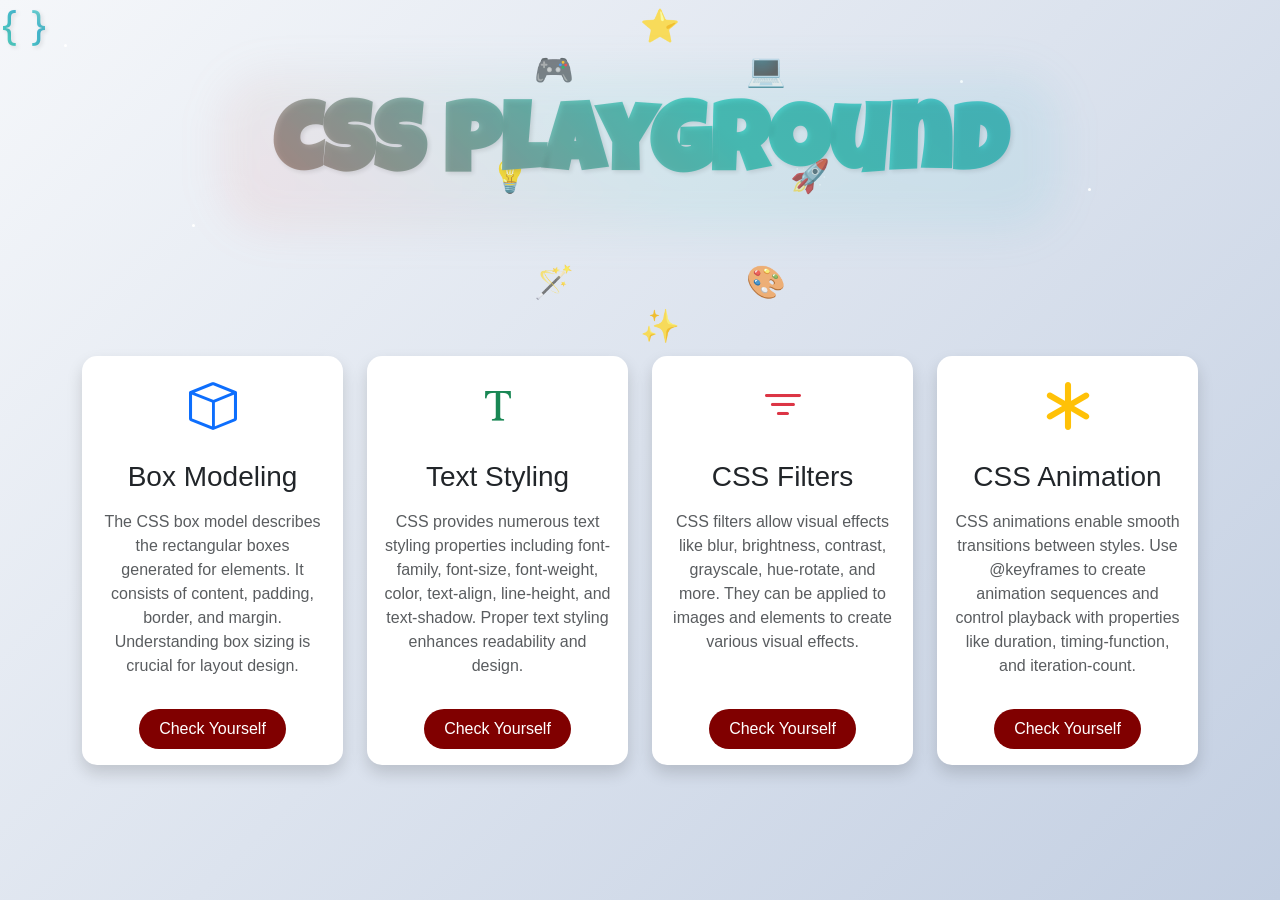
==== index.html @ 29446fcb "Initial commit" ====
<!DOCTYPE html>
<html lang="en">

<head>
    <meta charset="UTF-8">
    <meta name="viewport" content="width=device-width, initial-scale=1.0">
    <link rel="icon" href="./Icons/main.png" type="image/x-icon" />
    <title>CSS PlayGround</title>
    <link href="https://cdn.jsdelivr.net/npm/bootstrap@5.3.0/dist/css/bootstrap.min.css" rel="stylesheet">
    <link rel="stylesheet" href="https://cdn.jsdelivr.net/npm/bootstrap-icons@1.7.2/font/bootstrap-icons.css">
    <link rel="stylesheet" href="style.css">
    <link href="https://fonts.googleapis.com/css2?family=Luckiest+Guy&display=swap" rel="stylesheet">
</head>

<body>
    <div class="logo">
        <i class="bi bi-braces"></i>
        <!-- Bootstrap Icon -->
    </div>
    <!-- Enhanced Header Section -->
    <div class="header">
        <div class="emoji-container">
            <!-- Emojis surrounding the header -->
            <div class="emoji" style="animation-delay: 0s">🚀</div>
            <div class="emoji" style="animation-delay: 1s">🎨</div>
            <div class="emoji" style="animation-delay: 2s">✨</div>
            <div class="emoji" style="animation-delay: 3s">🪄</div>
            <div class="emoji" style="animation-delay: 4s">💡</div>
            <div class="emoji" style="animation-delay: 5s">🎮</div>
            <div class="emoji" style="animation-delay: 6s">⭐</div>
            <div class="emoji" style="animation-delay: 7s">💻</div>

            <!-- Animated stars background -->
            <div class="stars" style="--duration: 2s; left: 5%; top: 20%"></div>
            <div class="stars" style="--duration: 3s; left: 15%; top: 70%"></div>
            <div class="stars" style="--duration: 2.5s; left: 25%; top: 40%"></div>
            <div class="stars" style="--duration: 4s; left: 75%; top: 30%"></div>
            <div class="stars" style="--duration: 3.5s; left: 85%; top: 60%"></div>
        </div>
        <h1>CSS PlayGround</h1>
    </div>

    <!-- Rest of your feature cards section... -->
    <!-- Features Section -->
    <div class="container py-4">
        <div class="row g-4">
            <!-- Box Modeling -->
            <div class="col-md-6 col-lg-3">
                <div class="card h-100 feature-card shadow">
                    <div class="card-body text-center">
                        <div class="icon-wrapper text-primary">
                            <i class="bi bi-box"></i>
                        </div>
                        <h3 class="mb-3">Box Modeling</h3>
                        <p class="text-muted">
                            The CSS box model describes the rectangular boxes generated for elements. It consists of content, padding, border, and margin. Understanding box sizing is crucial for layout design.
                        </p>
                        <a href="./Box Styling Module/Box Styling.html" class="custom-btn">Check Yourself</a>
                    </div>
                </div>
            </div>

            <!-- Text Styling -->
            <div class="col-md-6 col-lg-3">
                <div class="card h-100 feature-card shadow">
                    <div class="card-body text-center">
                        <div class="icon-wrapper text-success">
                            <i class="bi bi-fonts"></i>
                        </div>
                        <h3 class="mb-3">Text Styling</h3>
                        <p class="text-muted">
                            CSS provides numerous text styling properties including font-family, font-size, font-weight, color, text-align, line-height, and text-shadow. Proper text styling enhances readability and design.
                        </p>
                        <a href="./Text Styling/index.html" class="custom-btn">Check Yourself</a>
                    </div>
                </div>
            </div>

            <!-- CSS Filters -->
            <div class="col-md-6 col-lg-3">
                <div class="card h-100 feature-card shadow">
                    <div class="card-body text-center">
                        <div class="icon-wrapper text-danger">
                            <i class="bi bi-filter"></i>
                        </div>
                        <h3 class="mb-3">CSS Filters</h3>
                        <p class="text-muted">
                            CSS filters allow visual effects like blur, brightness, contrast, grayscale, hue-rotate, and more. They can be applied to images and elements to create various visual effects.
                        </p><br>
                        <a href="./Filters/main.html" class="custom-btn">Check Yourself</a>
                    </div>
                </div>
            </div>

            <!-- Animation -->
            <div class="col-md-6 col-lg-3">
                <div class="card h-100 feature-card shadow">
                    <div class="card-body text-center">
                        <div class="icon-wrapper text-warning">
                            <i class="bi bi-asterisk"></i>
                        </div>
                        <h3 class="mb-3">CSS Animation</h3>
                        <p class="text-muted">
                            CSS animations enable smooth transitions between styles. Use @keyframes to create animation sequences and control playback with properties like duration, timing-function, and iteration-count.
                        </p>
                        <a href="./Animation Generator/index.html" class="custom-btn">Check Yourself</a>
                    </div>
                </div>
            </div>
        </div>
    </div>


    <script>
        // Position emojis in a circular orbit around the header
        const emojis = document.querySelectorAll('.emoji');
        const radius = 150; // Distance from the center
        const angleIncrement = (2 * Math.PI) / emojis.length;

        emojis.forEach((emoji, index) => {
            const angle = angleIncrement * index;
            const x = Math.cos(angle) * radius;
            const y = Math.sin(angle) * radius;

            emoji.style.left = `calc(50% + ${x}px)`;
            emoji.style.top = `calc(50% + ${y}px)`;
        });
    </script>
</body>

</html>
---- style.css ----
body {
    background: linear-gradient(135deg, #f5f7fa 0%, #c3cfe2 100%);
    min-height: 100vh;
    font-family: 'Arial', sans-serif;
    overflow-x: hidden;
}

.logo {
    display: inline-flex;
    align-items: center;
    font-family: 'Luckiest Guy', cursive;
    font-size: 3rem;
    background: linear-gradient(45deg, #ff6b6b, #4ecdc4, #45b7d1, #96f2d7);
    -webkit-background-clip: text;
    background-clip: text;
    -webkit-text-fill-color: transparent;
    text-shadow: 2px 2px 4px rgba(0, 0, 0, 0.1);
    animation: float 3s ease-in-out infinite;
}

.logo-icon {
    font-size: 2.5rem;
    margin-right: 0.5rem;
    animation: spin 5s linear infinite;
}

@keyframes float {
    0%,
    100% {
        transform: translateY(0);
    }
    50% {
        transform: translateY(-10px);
    }
}

@keyframes spin {
    0% {
        transform: rotate(0deg);
    }
    100% {
        transform: rotate(360deg);
    }
}

.header {
    text-align: center;
    padding: 5rem 1rem;
    margin-top: -100px;
    position: relative;
    min-height: 40vh;
    display: flex;
    align-items: center;
    justify-content: center;
}

.header h1 {
    font-size: clamp(3rem, 8vw, 6rem);
    font-weight: bold;
    display: inline-block;
    position: relative;
    animation: float 3s ease-in-out infinite;
    background: linear-gradient(45deg, #ff6b6b, #4ecdc4, #45b7d1, #96f2d7, #ff6b6b);
    background-size: 400% 400%;
    -webkit-background-clip: text;
    background-clip: text;
    -webkit-text-fill-color: transparent;
    font-family: 'Luckiest Guy', cursive;
    text-shadow: 2px 2px 4px rgba(0, 0, 0, 0.1);
    margin: 2rem 0;
    padding: 0 2rem;
    position: relative;
    z-index: 2;
}

.header h1::before {
    content: '';
    position: absolute;
    top: -20px;
    left: -20px;
    right: -20px;
    bottom: -20px;
    background: linear-gradient(45deg, rgba(255, 107, 107, 0.1), rgba(78, 205, 196, 0.1), rgba(69, 183, 209, 0.1));
    border-radius: 50px;
    z-index: -1;
    filter: blur(20px);
}

.emoji-container {
    position: absolute;
    width: 100%;
    height: 100%;
    top: 0;
    left: 0;
    pointer-events: none;
}

.emoji {
    position: absolute;
    font-size: 2rem;
    animation: emojiOrbit 8s infinite linear;
    opacity: 0.8;
    transform-origin: center;
}

@keyframes float {
    0%,
    100% {
        transform: translateY(0) rotate(-2deg);
    }
    50% {
        transform: translateY(-20px) rotate(2deg);
    }
}

@keyframes gradient {
    0% {
        background-position: 0% 50%;
    }
    50% {
        background-position: 100% 50%;
    }
    100% {
        background-position: 0% 50%;
    }
}

@keyframes emojiOrbit {
    0% {
        transform: rotate(0deg) translateX(150px) rotate(0deg);
    }
    100% {
        transform: rotate(360deg) translateX(150px) rotate(-360deg);
    }
}

.stars {
    position: absolute;
    width: 3px;
    height: 3px;
    background: #fff;
    border-radius: 50%;
    animation: twinkle var(--duration) ease-in-out infinite;
}

@keyframes twinkle {
    0%,
    100% {
        opacity: 0.3;
    }
    50% {
        opacity: 1;
    }
}

.feature-card {
    transition: transform 0.3s;
    border: none;
    border-radius: 15px;
}

.feature-card:hover {
    transform: translateY(-10px);
    background-color: rgb(14, 206, 171);
}

.icon-wrapper {
    font-size: 3rem;
    margin-bottom: 1rem;
}

.custom-btn {
    background: maroon;
    color: white;
    padding: 8px 20px;
    border-radius: 20px;
    text-decoration: none;
    display: inline-block;
    margin-top: 15px;
}

.custom-btn:hover {
    background: rgb(225, 125, 125);
    color: white;
    -webkit-transform: translateY(-10px);
    -moz-transform: translateY(-10px);
    -ms-transform: translateY(-10px);
    -o-transform: translateY(-10px);
    transform: translateY(-10px);
}
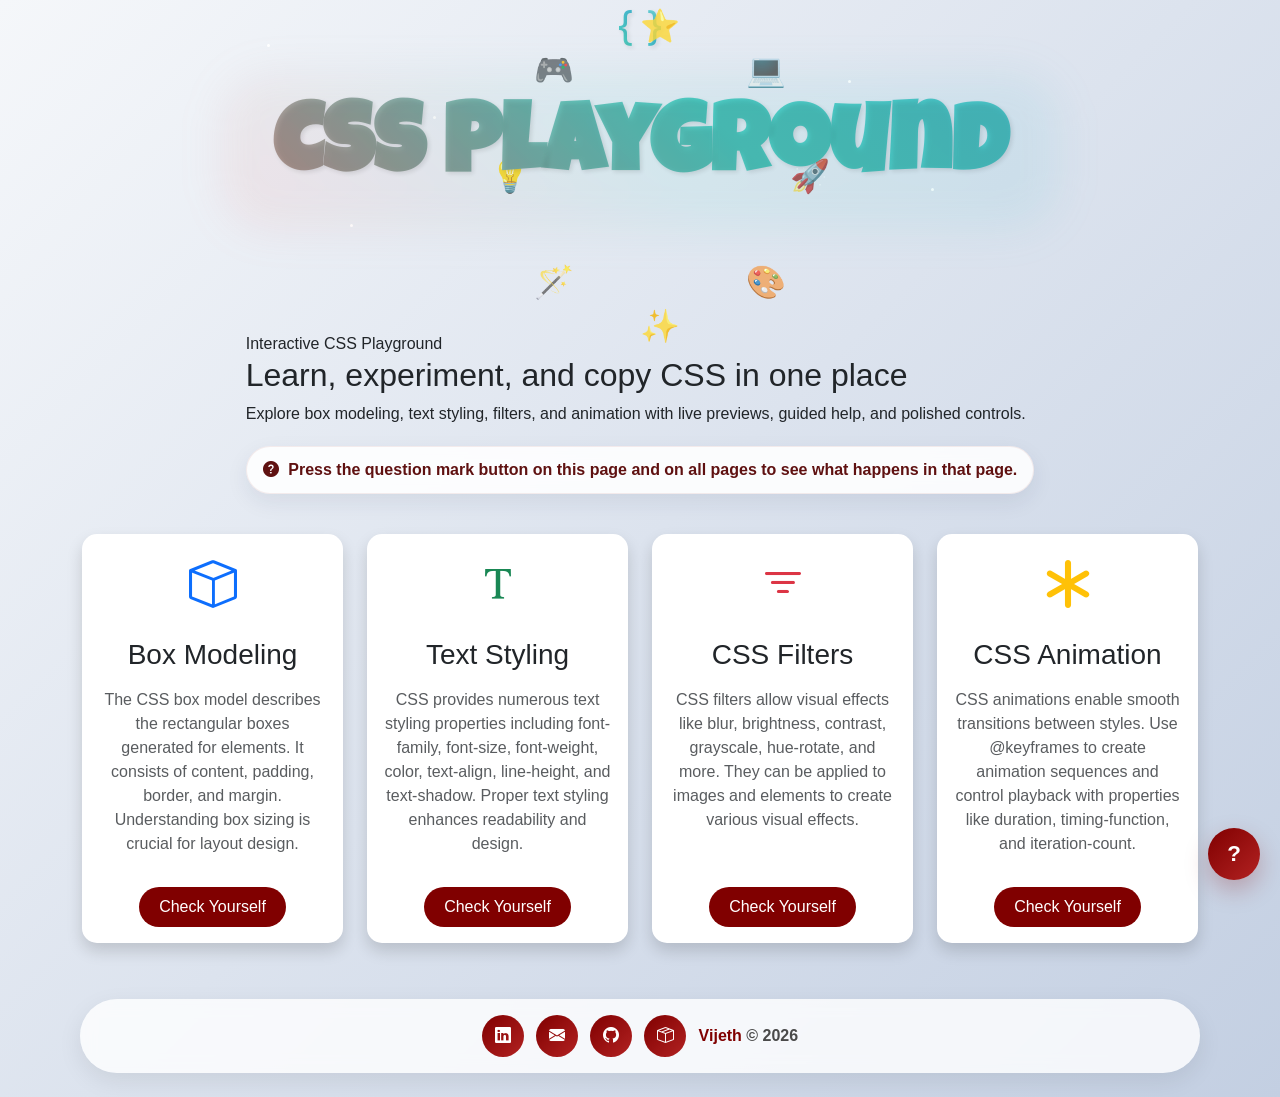
==== commit 1eb193f5: "Update index.html" ====
--- a/index.html
+++ b/index.html
@@ -10,6 +10,201 @@
     <link rel="stylesheet" href="https://cdn.jsdelivr.net/npm/bootstrap-icons@1.7.2/font/bootstrap-icons.css">
     <link rel="stylesheet" href="style.css">
     <link href="https://fonts.googleapis.com/css2?family=Luckiest+Guy&display=swap" rel="stylesheet">
+    <style>
+        body {
+            display: flex;
+            flex-direction: column;
+            align-items: center;
+            justify-content: flex-start;
+        }
+
+        .page-footer {
+            width: min(1120px, calc(100% - 2rem));
+            margin: 2rem auto 1.5rem;
+            padding: 1rem 1.25rem;
+            border-radius: 999px;
+            display: flex;
+            justify-content: center;
+            align-items: center;
+            gap: 0.8rem;
+            flex-wrap: wrap;
+            background: rgba(255, 255, 255, 0.8);
+            box-shadow: 0 8px 24px rgba(0, 0, 0, 0.08);
+            backdrop-filter: blur(8px);
+        }
+
+        .social-links {
+            display: flex;
+            align-items: center;
+            gap: 0.75rem;
+        }
+
+        .social-link {
+            position: relative;
+            display: inline-flex;
+            align-items: center;
+            justify-content: center;
+            width: 42px;
+            height: 42px;
+            border-radius: 50%;
+            background: linear-gradient(135deg, #800000, #b22222);
+            color: #fff;
+            text-decoration: none;
+            font-size: 1rem;
+            transition: transform 0.2s ease, box-shadow 0.2s ease;
+        }
+
+        .social-link:hover {
+            transform: translateY(-3px);
+            box-shadow: 0 8px 18px rgba(128, 0, 0, 0.25);
+        }
+
+        .social-link::after {
+            content: attr(data-label);
+            position: absolute;
+            bottom: calc(100% + 8px);
+            left: 50%;
+            transform: translateX(-50%) translateY(4px);
+            padding: 0.35rem 0.6rem;
+            border-radius: 999px;
+            background: #222;
+            color: #fff;
+            font-size: 0.72rem;
+            white-space: nowrap;
+            opacity: 0;
+            visibility: hidden;
+            transition: all 0.2s ease;
+            pointer-events: none;
+        }
+
+        .social-link:hover::after {
+            opacity: 1;
+            visibility: visible;
+            transform: translateX(-50%) translateY(0);
+        }
+
+        .footer-text {
+            font-weight: 600;
+            color: #4a4a4a;
+        }
+
+        .footer-name {
+            font-weight: 700;
+            color: #800000;
+        }
+
+        .help-fab {
+            position: fixed;
+            right: 1.25rem;
+            bottom: 1.25rem;
+            left: auto;
+            top: auto;
+            width: 52px;
+            height: 52px;
+            border: none;
+            border-radius: 50%;
+            background: linear-gradient(135deg, #800000, #b22222);
+            color: #fff;
+            font-size: 1.4rem;
+            font-weight: 700;
+            cursor: pointer;
+            box-shadow: 0 10px 24px rgba(128, 0, 0, 0.25);
+            z-index: 2200;
+            display: inline-flex;
+            align-items: center;
+            justify-content: center;
+        }
+
+        .help-hint {
+            display: inline-flex;
+            align-items: center;
+            gap: 0.6rem;
+            margin: 0.2rem 0 1rem;
+            padding: 0.7rem 1rem;
+            border-radius: 999px;
+            background: rgba(255, 255, 255, 0.88);
+            color: #5f1111;
+            font-weight: 600;
+            box-shadow: 0 8px 22px rgba(24, 39, 75, 0.08);
+            backdrop-filter: blur(10px);
+            border: 1px solid rgba(139, 30, 30, 0.08);
+        }
+
+        .help-fab:hover {
+            transform: scale(1.04);
+        }
+
+        .help-modal {
+            position: fixed;
+            inset: 0;
+            background: rgba(0, 0, 0, 0.55);
+            display: none;
+            align-items: center;
+            justify-content: center;
+            padding: 1rem;
+            z-index: 2300;
+            overflow-y: auto;
+        }
+
+        .help-modal.active {
+            display: flex;
+        }
+
+        .help-modal-content {
+            width: min(92vw, 520px);
+            max-height: 90vh;
+            overflow-y: auto;
+            background: linear-gradient(135deg, #ffffff, #f9fbff);
+            border-radius: 24px;
+            padding: 1.25rem;
+            box-shadow: 0 24px 60px rgba(0, 0, 0, 0.18);
+            border: 1px solid rgba(139, 30, 30, 0.08);
+        }
+
+        .help-modal-content h2 {
+            margin: 0 0 0.6rem;
+            color: #800000;
+            font-size: 1.2rem;
+        }
+
+        .help-modal-content p,
+        .help-modal-content li {
+            color: #4a4a4a;
+        }
+
+        .help-modal-content ol {
+            margin: 0.5rem 0 0;
+            padding-left: 1.1rem;
+        }
+
+        .help-meaning {
+            margin-top: 0.8rem;
+            padding: 0.8rem;
+            border-radius: 12px;
+            background: #fff7f7;
+            border: 1px solid rgba(128, 0, 0, 0.14);
+            color: #333;
+        }
+
+        .help-close {
+            margin-top: 1rem;
+            border: none;
+            border-radius: 999px;
+            padding: 0.75rem 1rem;
+            background: linear-gradient(135deg, #800000, #a02c2c);
+            color: #fff;
+            cursor: pointer;
+            font-weight: 600;
+            box-shadow: 0 10px 20px rgba(128, 0, 0, 0.16);
+        }
+
+        @media (max-width: 768px) {
+            .page-footer {
+                border-radius: 20px;
+                padding: 0.9rem;
+            }
+        }
+    </style>
 </head>
 
 <body>
@@ -39,6 +234,37 @@
         </div>
         <h1>CSS PlayGround</h1>
     </div>
+
+    <button class="help-fab" id="helpBtn" aria-label="Open help">?</button>
+    <div class="help-modal" id="helpModal">
+        <div class="help-modal-content">
+            <h2><i class="bi bi-lightbulb"></i> How to use this playground</h2>
+            <p>Choose any card below to explore a CSS concept step by step.</p>
+            <ol>
+                <li>Open a module to see the live preview and the available controls.</li>
+                <li>Adjust the sliders, colors, and options to experiment with styles.</li>
+                <li>Use the generated CSS as a starting point for your own projects.</li>
+            </ol>
+            <div class="help-meaning">
+                <strong>What each part does:</strong><br>
+                <em>Cards:</em> represent each CSS topic such as box modeling, text styling, filters, and animation.<br>
+                <em>Buttons:</em> open the selected module page.<br>
+                <em>Footer links:</em> connect you to LinkedIn, email, GitHub, and the repository.<br>
+                <strong>CSS property meaning:</strong> <em>display: flex</em> arranges items in a flexible layout, while <em>transition</em> makes hover changes smooth and animated.
+            </div>
+            <button class="help-close" id="helpClose">OK, Understood!</button>
+        </div>
+    </div>
+
+    <section class="hero-summary">
+        <div class="hero-pill">Interactive CSS Playground</div>
+        <h2>Learn, experiment, and copy CSS in one place</h2>
+        <p>Explore box modeling, text styling, filters, and animation with live previews, guided help, and polished controls.</p>
+        <div class="help-hint">
+            <i class="bi bi-question-circle-fill"></i>
+            Press the question mark button on this page and on all pages to see what happens in that page.
+        </div>
+    </section>
 
     <!-- Rest of your feature cards section... -->
     <!-- Features Section -->
@@ -111,6 +337,16 @@
     </div>
 
 
+    <footer class="page-footer">
+        <div class="social-links">
+            <a class="social-link" href="https://www.linkedin.com/in/vijeth-shetty-334s/" target="_blank" rel="noopener noreferrer" aria-label="LinkedIn" data-label="LinkedIn"><i class="bi bi-linkedin"></i></a>
+            <a class="social-link" href="mailto:vijethshetty334@gmail.com" aria-label="Email" data-label="Email"><i class="bi bi-envelope-fill"></i></a>
+            <a class="social-link" href="https://github.com/vijeth-s/" target="_blank" rel="noopener noreferrer" aria-label="GitHub" data-label="GitHub"><i class="bi bi-github"></i></a>
+            <a class="social-link" href="https://github.com/vijeth-s/CSS-PlayGround" target="_blank" rel="noopener noreferrer" aria-label="Repo" data-label="Repo"><i class="bi bi-box-seam"></i></a>
+        </div>
+        <span class="footer-text"><span class="footer-name">Vijeth</span> © 2026</span>
+    </footer>
+
     <script>
         // Position emojis in a circular orbit around the header
         const emojis = document.querySelectorAll('.emoji');
@@ -125,7 +361,26 @@
             emoji.style.left = `calc(50% + ${x}px)`;
             emoji.style.top = `calc(50% + ${y}px)`;
         });
+
+        const helpBtn = document.getElementById('helpBtn');
+        const helpModal = document.getElementById('helpModal');
+        const helpClose = document.getElementById('helpClose');
+
+        helpBtn.addEventListener('click', () => {
+            helpModal.classList.add('active');
+            document.body.style.overflow = 'hidden';
+        });
+        helpClose.addEventListener('click', () => {
+            helpModal.classList.remove('active');
+            document.body.style.overflow = '';
+        });
+        helpModal.addEventListener('click', (event) => {
+            if (event.target === helpModal) {
+                helpModal.classList.remove('active');
+                document.body.style.overflow = '';
+            }
+        });
     </script>
 </body>
 
-</html>+</html>
